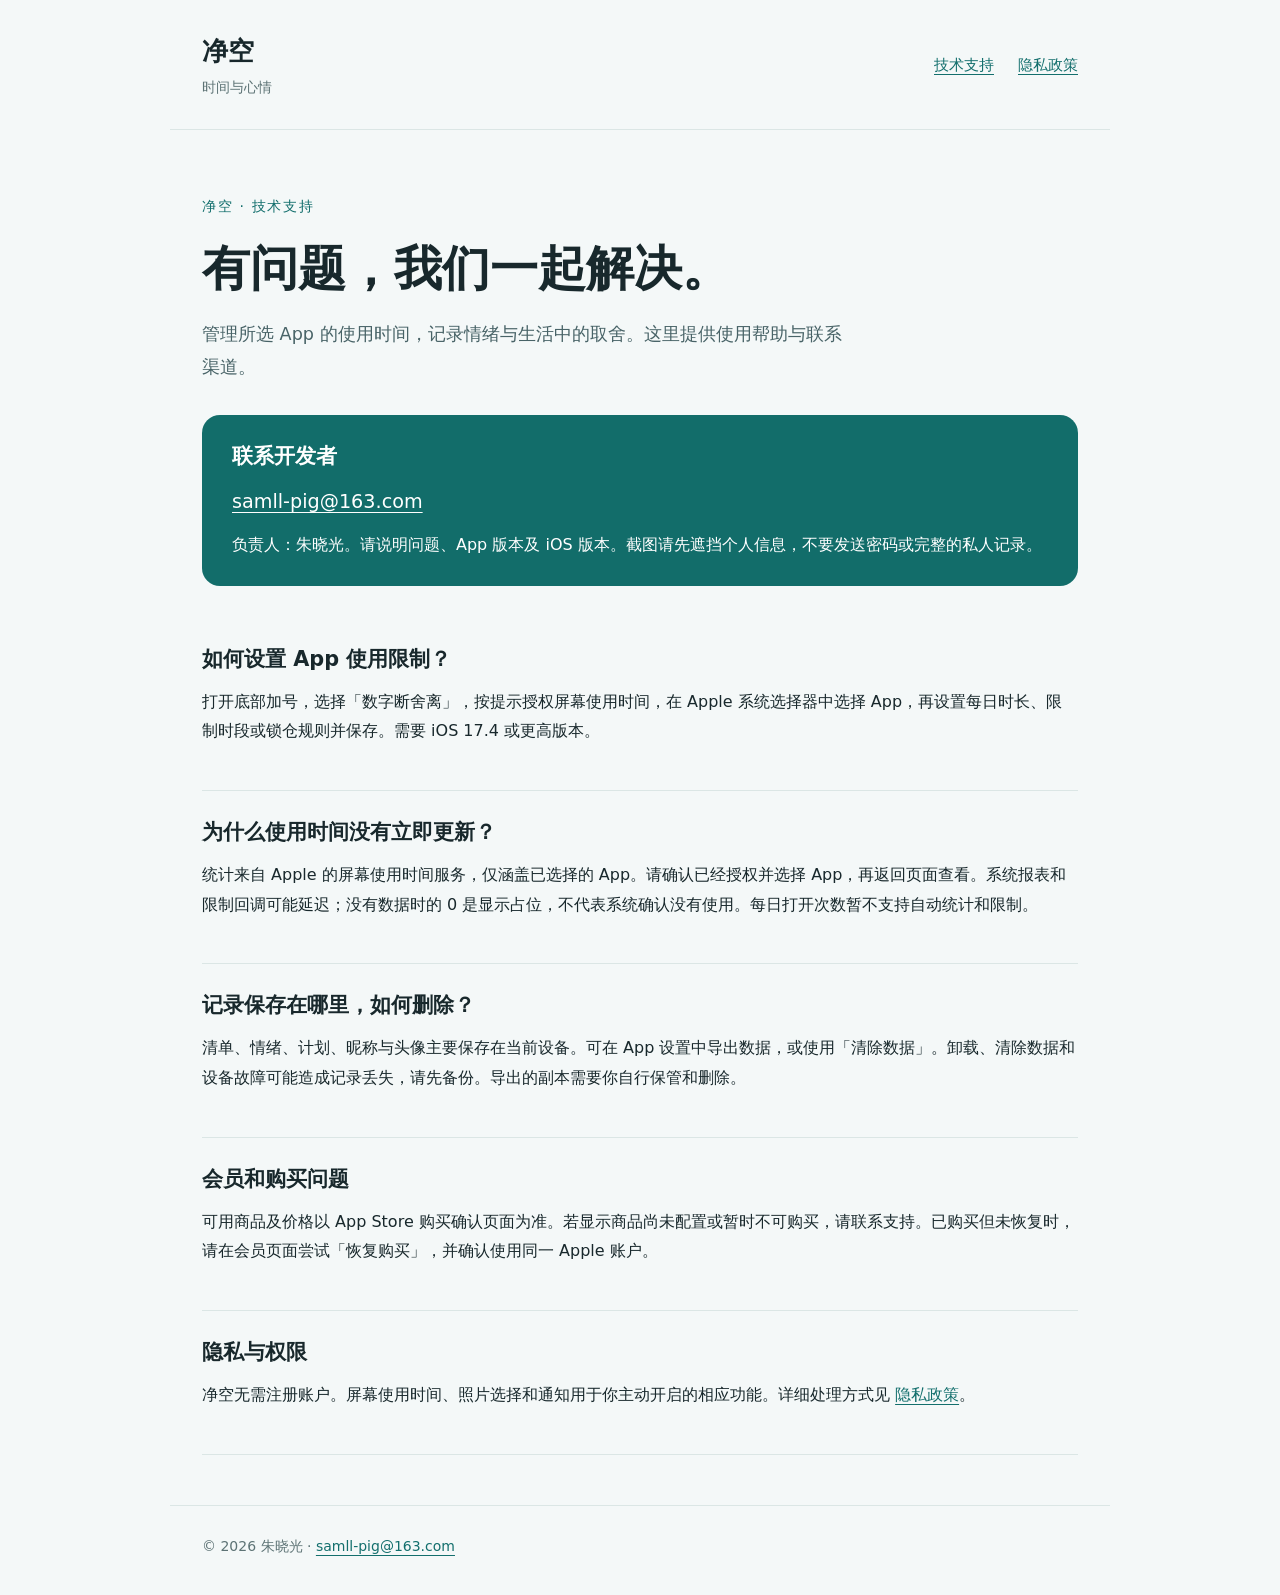
==== index.html @ 43a42571 "Add files via upload" ====
<!doctype html><html lang="zh-CN"><head><meta charset="utf-8"><meta name="viewport" content="width=device-width,initial-scale=1"><title>净空｜技术支持</title><style>
:root{--background:#f4f8f8;--foreground:#18282c;--primary:#136f6d;--border:#dbe6e5;--font-sans:system-ui,-apple-system,"PingFang SC","Microsoft YaHei",sans-serif;color-scheme:light}*{box-sizing:border-box}body{margin:0;background:var(--background);color:var(--foreground);font-family:var(--font-sans);font-size:1rem;line-height:1.85}a{color:var(--primary);text-underline-offset:4px}header,main,footer{max-width:940px;margin:auto;padding:28px 32px}header{display:flex;align-items:center;justify-content:space-between;border-bottom:1px solid var(--border);gap:20px}.brand{font-weight:750;font-size:1.6rem;text-decoration:none;color:var(--foreground)}.brand span{font-size:.875rem;font-weight:400;display:block;color:#5d7375}nav{display:flex;gap:24px;font-size:.95rem}main{padding-top:54px;padding-bottom:50px}.eyebrow{font-size:.875rem;letter-spacing:.12em;color:var(--primary)}h1{font-size:clamp(2rem,5vw,3rem);line-height:1.25;font-weight:700;margin:12px 0 20px}h2{font-size:1.3rem;font-weight:650;line-height:1.5;margin:0 0 12px}p{margin:10px 0 18px}.intro{font-size:1.1rem;color:#486367;max-width:650px}aside{background:#126d6a;color:white;padding:26px 30px;border-radius:18px;margin:32px 0}aside a{color:white;font-size:1.2rem}aside p{margin-bottom:0}section{padding:26px 0;border-bottom:1px solid var(--border)}.meta{font-size:.875rem;color:#5d7375}ul{padding-left:22px;list-style:disc}li{margin:8px 0}footer{font-size:.875rem;color:#5d7375;border-top:1px solid var(--border);padding-bottom:35px}a:focus-visible{outline:3px solid #26b9af;outline-offset:5px}@media(max-width:540px){header,main,footer{padding-left:22px;padding-right:22px}header{align-items:flex-start}nav{gap:14px;flex-wrap:wrap}main{padding-top:34px}aside{padding:22px}h1{font-size:2rem}}</style></head><body><header><a class="brand" href="index.html">净空<span>时间与心情</span></a><nav><a href="index.html">技术支持</a><a href="privacy.html">隐私政策</a></nav></header><main><p class="eyebrow">净空 · 技术支持</p><h1>有问题，我们一起解决。</h1><p class="intro">管理所选 App 的使用时间，记录情绪与生活中的取舍。这里提供使用帮助与联系渠道。</p><aside><h2>联系开发者</h2><a href="mailto:samll-pig@163.com">samll-pig@163.com</a><p>负责人：朱晓光。请说明问题、App 版本及 iOS 版本。截图请先遮挡个人信息，不要发送密码或完整的私人记录。</p></aside><section><h2>如何设置 App 使用限制？</h2><p>打开底部加号，选择「数字断舍离」，按提示授权屏幕使用时间，在 Apple 系统选择器中选择 App，再设置每日时长、限制时段或锁仓规则并保存。需要 iOS 17.4 或更高版本。</p></section><section><h2>为什么使用时间没有立即更新？</h2><p>统计来自 Apple 的屏幕使用时间服务，仅涵盖已选择的 App。请确认已经授权并选择 App，再返回页面查看。系统报表和限制回调可能延迟；没有数据时的 0 是显示占位，不代表系统确认没有使用。每日打开次数暂不支持自动统计和限制。</p></section><section><h2>记录保存在哪里，如何删除？</h2><p>清单、情绪、计划、昵称与头像主要保存在当前设备。可在 App 设置中导出数据，或使用「清除数据」。卸载、清除数据和设备故障可能造成记录丢失，请先备份。导出的副本需要你自行保管和删除。</p></section><section><h2>会员和购买问题</h2><p>可用商品及价格以 App Store 购买确认页面为准。若显示商品尚未配置或暂时不可购买，请联系支持。已购买但未恢复时，请在会员页面尝试「恢复购买」，并确认使用同一 Apple 账户。</p></section><section><h2>隐私与权限</h2><p>净空无需注册账户。屏幕使用时间、照片选择和通知用于你主动开启的相应功能。详细处理方式见 <a href="privacy.html">隐私政策</a>。</p></section></main><footer>© 2026 朱晓光 · <a href="mailto:samll-pig@163.com">samll-pig@163.com</a></footer></body></html>
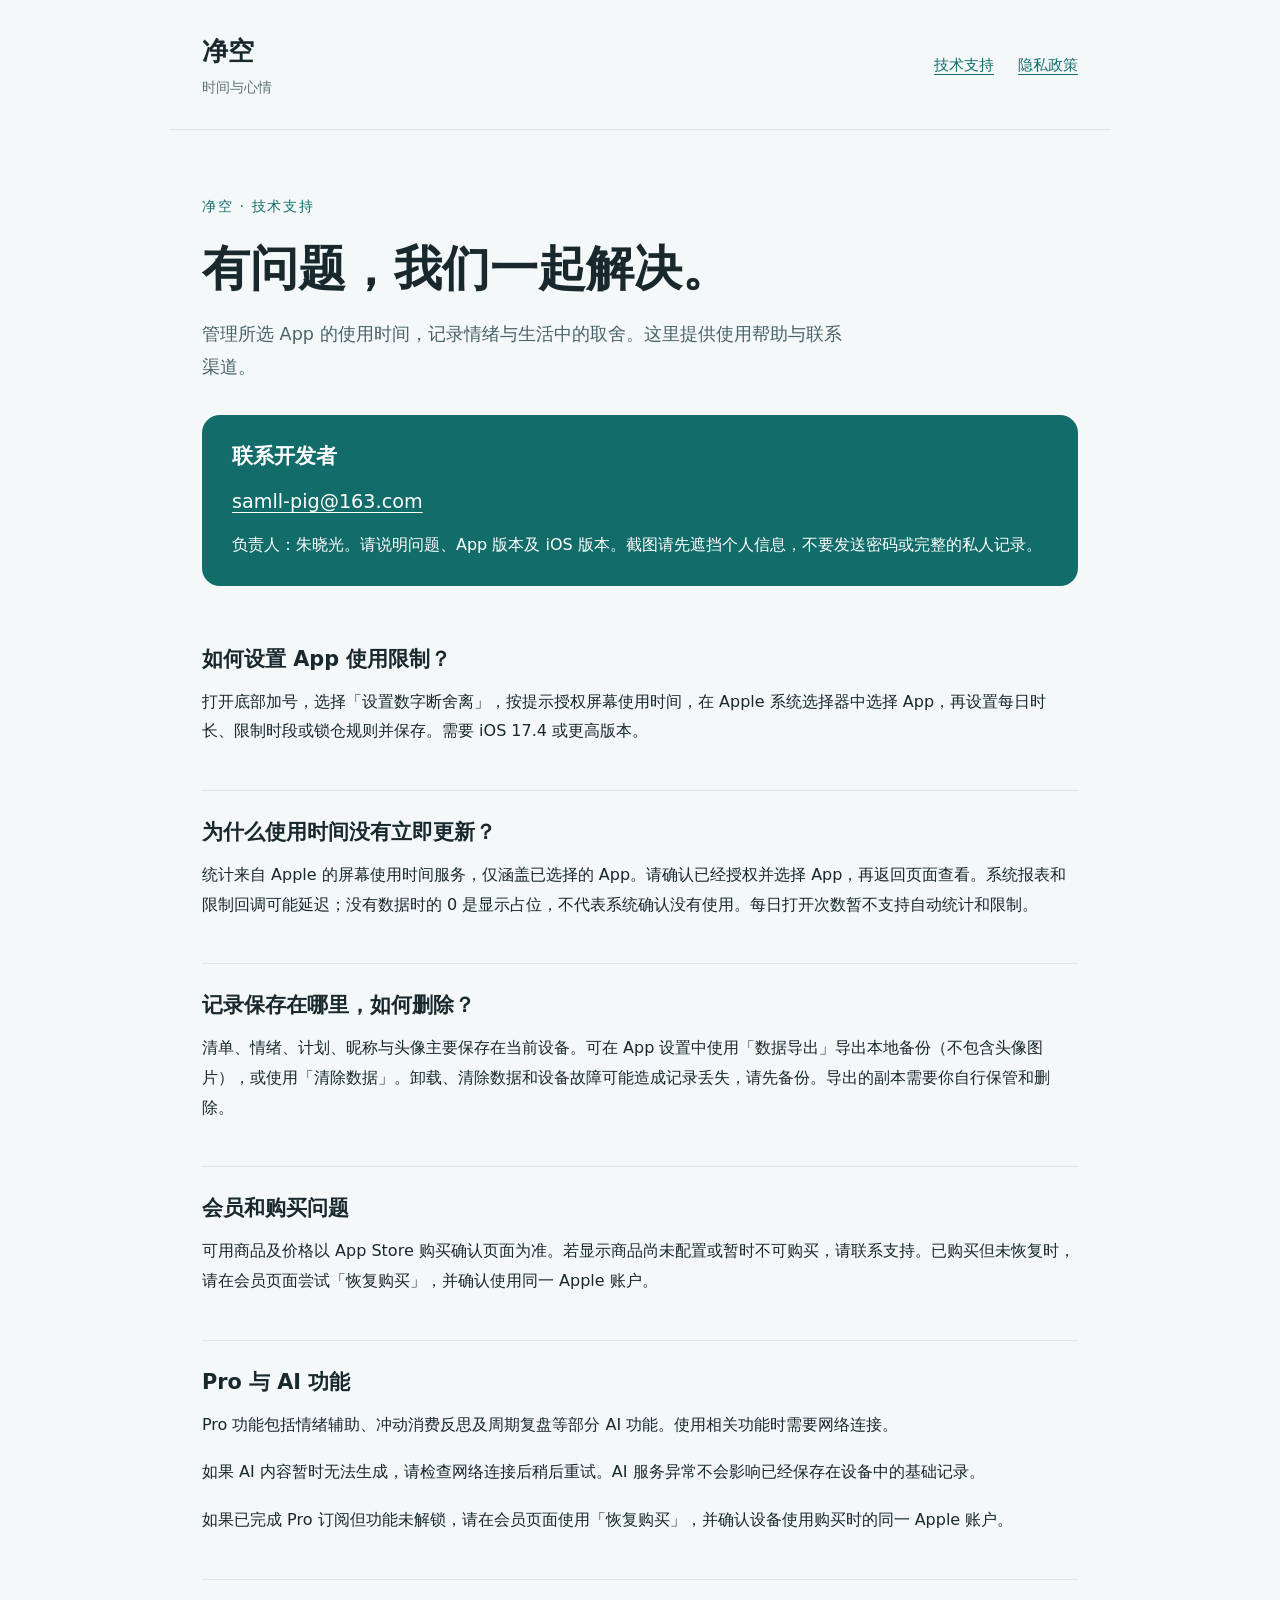
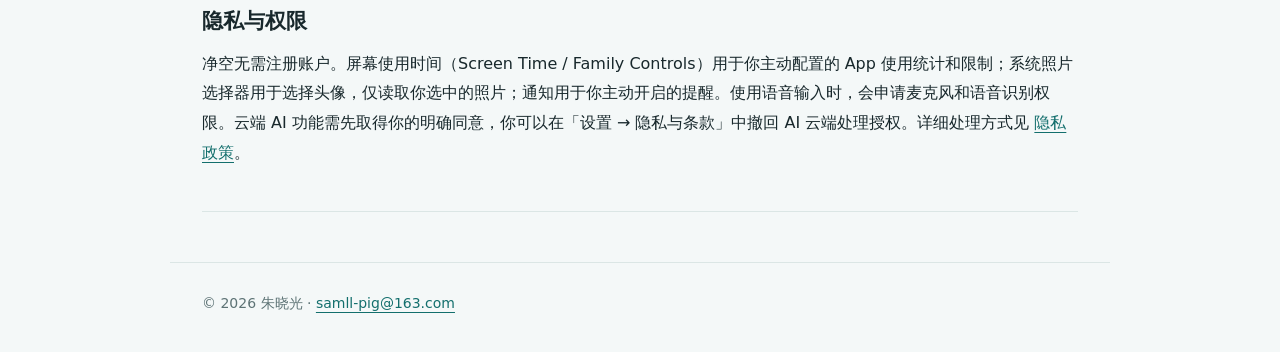
==== commit 6a7d249b: "Add files via upload" ====
--- a/index.html
+++ b/index.html
@@ -1,2 +1,2 @@
-<!doctype html><html lang="zh-CN"><head><meta charset="utf-8"><meta name="viewport" content="width=device-width,initial-scale=1"><title>净空｜技术支持</title><style>
-:root{--background:#f4f8f8;--foreground:#18282c;--primary:#136f6d;--border:#dbe6e5;--font-sans:system-ui,-apple-system,"PingFang SC","Microsoft YaHei",sans-serif;color-scheme:light}*{box-sizing:border-box}body{margin:0;background:var(--background);color:var(--foreground);font-family:var(--font-sans);font-size:1rem;line-height:1.85}a{color:var(--primary);text-underline-offset:4px}header,main,footer{max-width:940px;margin:auto;padding:28px 32px}header{display:flex;align-items:center;justify-content:space-between;border-bottom:1px solid var(--border);gap:20px}.brand{font-weight:750;font-size:1.6rem;text-decoration:none;color:var(--foreground)}.brand span{font-size:.875rem;font-weight:400;display:block;color:#5d7375}nav{display:flex;gap:24px;font-size:.95rem}main{padding-top:54px;padding-bottom:50px}.eyebrow{font-size:.875rem;letter-spacing:.12em;color:var(--primary)}h1{font-size:clamp(2rem,5vw,3rem);line-height:1.25;font-weight:700;margin:12px 0 20px}h2{font-size:1.3rem;font-weight:650;line-height:1.5;margin:0 0 12px}p{margin:10px 0 18px}.intro{font-size:1.1rem;color:#486367;max-width:650px}aside{background:#126d6a;color:white;padding:26px 30px;border-radius:18px;margin:32px 0}aside a{color:white;font-size:1.2rem}aside p{margin-bottom:0}section{padding:26px 0;border-bottom:1px solid var(--border)}.meta{font-size:.875rem;color:#5d7375}ul{padding-left:22px;list-style:disc}li{margin:8px 0}footer{font-size:.875rem;color:#5d7375;border-top:1px solid var(--border);padding-bottom:35px}a:focus-visible{outline:3px solid #26b9af;outline-offset:5px}@media(max-width:540px){header,main,footer{padding-left:22px;padding-right:22px}header{align-items:flex-start}nav{gap:14px;flex-wrap:wrap}main{padding-top:34px}aside{padding:22px}h1{font-size:2rem}}</style></head><body><header><a class="brand" href="index.html">净空<span>时间与心情</span></a><nav><a href="index.html">技术支持</a><a href="privacy.html">隐私政策</a></nav></header><main><p class="eyebrow">净空 · 技术支持</p><h1>有问题，我们一起解决。</h1><p class="intro">管理所选 App 的使用时间，记录情绪与生活中的取舍。这里提供使用帮助与联系渠道。</p><aside><h2>联系开发者</h2><a href="mailto:samll-pig@163.com">samll-pig@163.com</a><p>负责人：朱晓光。请说明问题、App 版本及 iOS 版本。截图请先遮挡个人信息，不要发送密码或完整的私人记录。</p></aside><section><h2>如何设置 App 使用限制？</h2><p>打开底部加号，选择「数字断舍离」，按提示授权屏幕使用时间，在 Apple 系统选择器中选择 App，再设置每日时长、限制时段或锁仓规则并保存。需要 iOS 17.4 或更高版本。</p></section><section><h2>为什么使用时间没有立即更新？</h2><p>统计来自 Apple 的屏幕使用时间服务，仅涵盖已选择的 App。请确认已经授权并选择 App，再返回页面查看。系统报表和限制回调可能延迟；没有数据时的 0 是显示占位，不代表系统确认没有使用。每日打开次数暂不支持自动统计和限制。</p></section><section><h2>记录保存在哪里，如何删除？</h2><p>清单、情绪、计划、昵称与头像主要保存在当前设备。可在 App 设置中导出数据，或使用「清除数据」。卸载、清除数据和设备故障可能造成记录丢失，请先备份。导出的副本需要你自行保管和删除。</p></section><section><h2>会员和购买问题</h2><p>可用商品及价格以 App Store 购买确认页面为准。若显示商品尚未配置或暂时不可购买，请联系支持。已购买但未恢复时，请在会员页面尝试「恢复购买」，并确认使用同一 Apple 账户。</p></section><section><h2>隐私与权限</h2><p>净空无需注册账户。屏幕使用时间、照片选择和通知用于你主动开启的相应功能。详细处理方式见 <a href="privacy.html">隐私政策</a>。</p></section></main><footer>© 2026 朱晓光 · <a href="mailto:samll-pig@163.com">samll-pig@163.com</a></footer></body></html>+<!doctype html><html lang="zh-CN"><head><meta charset="utf-8"><meta name="viewport" content="width=device-width,initial-scale=1"><title>净空－时间与心情｜技术支持</title><style>
+:root{--background:#f4f8f8;--foreground:#18282c;--primary:#136f6d;--border:#dbe6e5;--font-sans:system-ui,-apple-system,"PingFang SC","Microsoft YaHei",sans-serif;color-scheme:light}*{box-sizing:border-box}body{margin:0;background:var(--background);color:var(--foreground);font-family:var(--font-sans);font-size:1rem;line-height:1.85}a{color:var(--primary);text-underline-offset:4px}header,main,footer{max-width:940px;margin:auto;padding:28px 32px}header{display:flex;align-items:center;justify-content:space-between;border-bottom:1px solid var(--border);gap:20px}.brand{font-weight:750;font-size:1.6rem;text-decoration:none;color:var(--foreground)}.brand span{font-size:.875rem;font-weight:400;display:block;color:#5d7375}nav{display:flex;gap:24px;font-size:.95rem}main{padding-top:54px;padding-bottom:50px}.eyebrow{font-size:.875rem;letter-spacing:.12em;color:var(--primary)}h1{font-size:clamp(2rem,5vw,3rem);line-height:1.25;font-weight:700;margin:12px 0 20px}h2{font-size:1.3rem;font-weight:650;line-height:1.5;margin:0 0 12px}p{margin:10px 0 18px}.intro{font-size:1.1rem;color:#486367;max-width:650px}aside{background:#126d6a;color:white;padding:26px 30px;border-radius:18px;margin:32px 0}aside a{color:white;font-size:1.2rem}aside p{margin-bottom:0}section{padding:26px 0;border-bottom:1px solid var(--border)}.meta{font-size:.875rem;color:#5d7375}ul{padding-left:22px;list-style:disc}li{margin:8px 0}footer{font-size:.875rem;color:#5d7375;border-top:1px solid var(--border);padding-bottom:35px}a:focus-visible{outline:3px solid #26b9af;outline-offset:5px}@media(max-width:540px){header,main,footer{padding-left:22px;padding-right:22px}header{align-items:flex-start}nav{gap:14px;flex-wrap:wrap}main{padding-top:34px}aside{padding:22px}h1{font-size:2rem}}</style></head><body><header><a class="brand" href="index.html">净空<span>时间与心情</span></a><nav><a href="index.html">技术支持</a><a href="https://mindyzhu.github.io/jingkong-privacy/privacy.html">隐私政策</a></nav></header><main><p class="eyebrow">净空 · 技术支持</p><h1>有问题，我们一起解决。</h1><p class="intro">管理所选 App 的使用时间，记录情绪与生活中的取舍。这里提供使用帮助与联系渠道。</p><aside><h2>联系开发者</h2><a href="mailto:samll-pig@163.com">samll-pig@163.com</a><p>负责人：朱晓光。请说明问题、App 版本及 iOS 版本。截图请先遮挡个人信息，不要发送密码或完整的私人记录。</p></aside><section><h2>如何设置 App 使用限制？</h2><p>打开底部加号，选择「设置数字断舍离」，按提示授权屏幕使用时间，在 Apple 系统选择器中选择 App，再设置每日时长、限制时段或锁仓规则并保存。需要 iOS 17.4 或更高版本。</p></section><section><h2>为什么使用时间没有立即更新？</h2><p>统计来自 Apple 的屏幕使用时间服务，仅涵盖已选择的 App。请确认已经授权并选择 App，再返回页面查看。系统报表和限制回调可能延迟；没有数据时的 0 是显示占位，不代表系统确认没有使用。每日打开次数暂不支持自动统计和限制。</p></section><section><h2>记录保存在哪里，如何删除？</h2><p>清单、情绪、计划、昵称与头像主要保存在当前设备。可在 App 设置中使用「数据导出」导出本地备份（不包含头像图片），或使用「清除数据」。卸载、清除数据和设备故障可能造成记录丢失，请先备份。导出的副本需要你自行保管和删除。</p></section><section><h2>会员和购买问题</h2><p>可用商品及价格以 App Store 购买确认页面为准。若显示商品尚未配置或暂时不可购买，请联系支持。已购买但未恢复时，请在会员页面尝试「恢复购买」，并确认使用同一 Apple 账户。</p></section><section><h2>Pro 与 AI 功能</h2><p>Pro 功能包括情绪辅助、冲动消费反思及周期复盘等部分 AI 功能。使用相关功能时需要网络连接。</p><p>如果 AI 内容暂时无法生成，请检查网络连接后稍后重试。AI 服务异常不会影响已经保存在设备中的基础记录。</p><p>如果已完成 Pro 订阅但功能未解锁，请在会员页面使用「恢复购买」，并确认设备使用购买时的同一 Apple 账户。</p></section><section><h2>隐私与权限</h2><p>净空无需注册账户。屏幕使用时间（Screen Time / Family Controls）用于你主动配置的 App 使用统计和限制；系统照片选择器用于选择头像，仅读取你选中的照片；通知用于你主动开启的提醒。使用语音输入时，会申请麦克风和语音识别权限。云端 AI 功能需先取得你的明确同意，你可以在「设置 → 隐私与条款」中撤回 AI 云端处理授权。详细处理方式见 <a href="https://mindyzhu.github.io/jingkong-privacy/privacy.html">隐私政策</a>。</p></section></main><footer>© 2026 朱晓光 · <a href="mailto:samll-pig@163.com">samll-pig@163.com</a></footer></body></html>
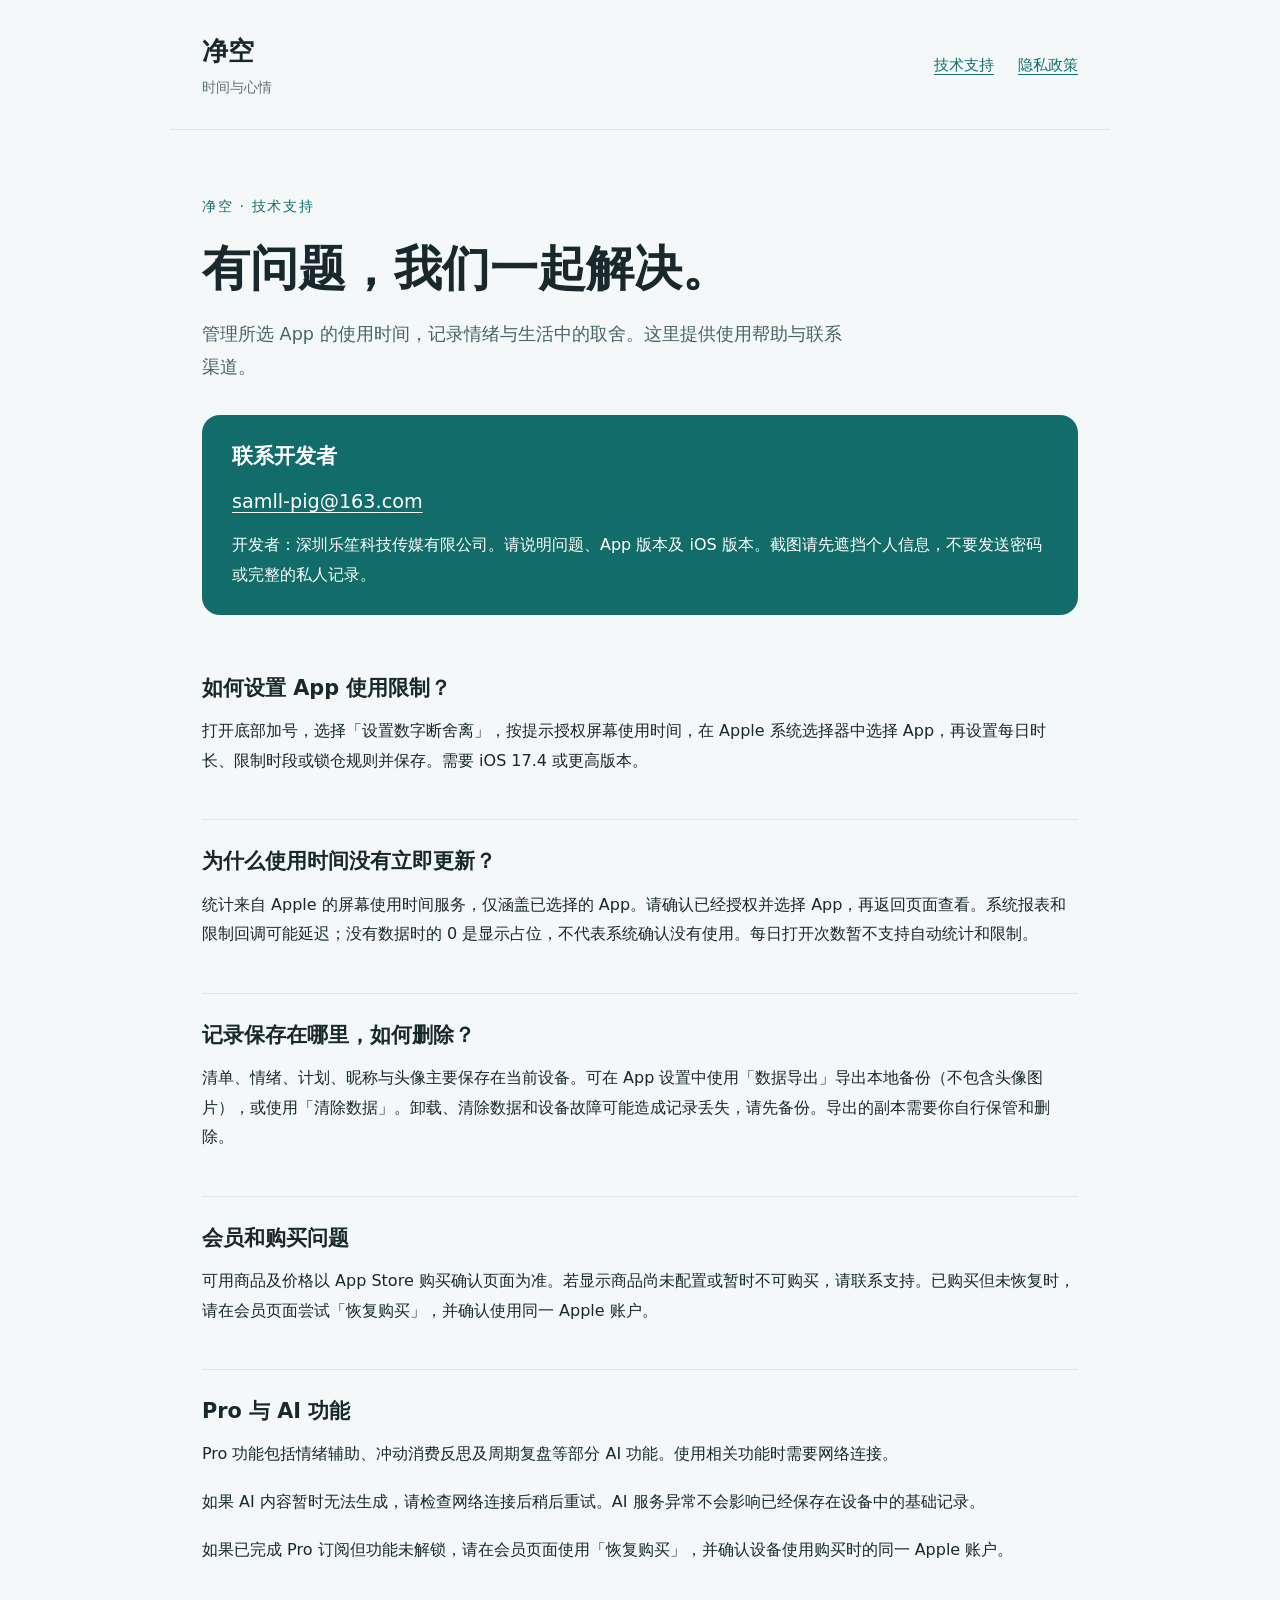
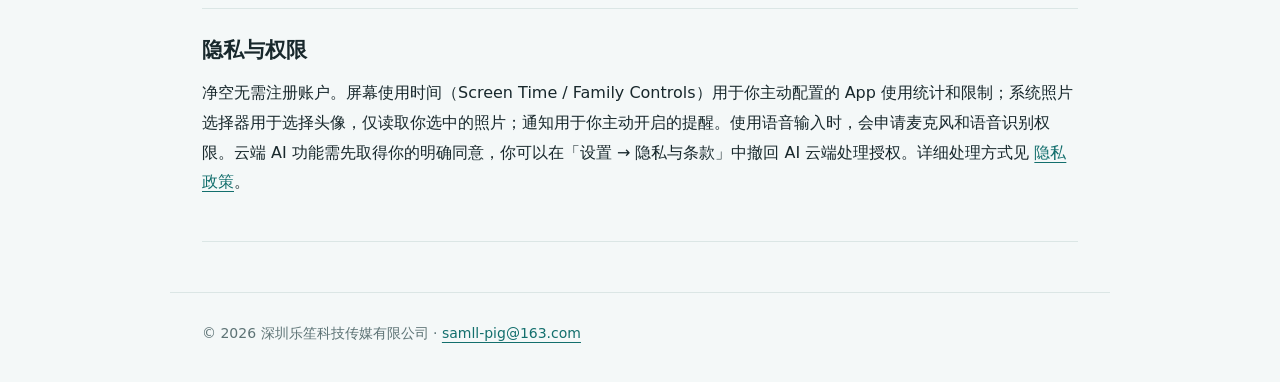
==== commit f2b42cba: "Add files via upload" ====
--- a/index.html
+++ b/index.html
@@ -1,2 +1,2 @@
 <!doctype html><html lang="zh-CN"><head><meta charset="utf-8"><meta name="viewport" content="width=device-width,initial-scale=1"><title>净空－时间与心情｜技术支持</title><style>
-:root{--background:#f4f8f8;--foreground:#18282c;--primary:#136f6d;--border:#dbe6e5;--font-sans:system-ui,-apple-system,"PingFang SC","Microsoft YaHei",sans-serif;color-scheme:light}*{box-sizing:border-box}body{margin:0;background:var(--background);color:var(--foreground);font-family:var(--font-sans);font-size:1rem;line-height:1.85}a{color:var(--primary);text-underline-offset:4px}header,main,footer{max-width:940px;margin:auto;padding:28px 32px}header{display:flex;align-items:center;justify-content:space-between;border-bottom:1px solid var(--border);gap:20px}.brand{font-weight:750;font-size:1.6rem;text-decoration:none;color:var(--foreground)}.brand span{font-size:.875rem;font-weight:400;display:block;color:#5d7375}nav{display:flex;gap:24px;font-size:.95rem}main{padding-top:54px;padding-bottom:50px}.eyebrow{font-size:.875rem;letter-spacing:.12em;color:var(--primary)}h1{font-size:clamp(2rem,5vw,3rem);line-height:1.25;font-weight:700;margin:12px 0 20px}h2{font-size:1.3rem;font-weight:650;line-height:1.5;margin:0 0 12px}p{margin:10px 0 18px}.intro{font-size:1.1rem;color:#486367;max-width:650px}aside{background:#126d6a;color:white;padding:26px 30px;border-radius:18px;margin:32px 0}aside a{color:white;font-size:1.2rem}aside p{margin-bottom:0}section{padding:26px 0;border-bottom:1px solid var(--border)}.meta{font-size:.875rem;color:#5d7375}ul{padding-left:22px;list-style:disc}li{margin:8px 0}footer{font-size:.875rem;color:#5d7375;border-top:1px solid var(--border);padding-bottom:35px}a:focus-visible{outline:3px solid #26b9af;outline-offset:5px}@media(max-width:540px){header,main,footer{padding-left:22px;padding-right:22px}header{align-items:flex-start}nav{gap:14px;flex-wrap:wrap}main{padding-top:34px}aside{padding:22px}h1{font-size:2rem}}</style></head><body><header><a class="brand" href="index.html">净空<span>时间与心情</span></a><nav><a href="index.html">技术支持</a><a href="https://mindyzhu.github.io/jingkong-privacy/privacy.html">隐私政策</a></nav></header><main><p class="eyebrow">净空 · 技术支持</p><h1>有问题，我们一起解决。</h1><p class="intro">管理所选 App 的使用时间，记录情绪与生活中的取舍。这里提供使用帮助与联系渠道。</p><aside><h2>联系开发者</h2><a href="mailto:samll-pig@163.com">samll-pig@163.com</a><p>负责人：朱晓光。请说明问题、App 版本及 iOS 版本。截图请先遮挡个人信息，不要发送密码或完整的私人记录。</p></aside><section><h2>如何设置 App 使用限制？</h2><p>打开底部加号，选择「设置数字断舍离」，按提示授权屏幕使用时间，在 Apple 系统选择器中选择 App，再设置每日时长、限制时段或锁仓规则并保存。需要 iOS 17.4 或更高版本。</p></section><section><h2>为什么使用时间没有立即更新？</h2><p>统计来自 Apple 的屏幕使用时间服务，仅涵盖已选择的 App。请确认已经授权并选择 App，再返回页面查看。系统报表和限制回调可能延迟；没有数据时的 0 是显示占位，不代表系统确认没有使用。每日打开次数暂不支持自动统计和限制。</p></section><section><h2>记录保存在哪里，如何删除？</h2><p>清单、情绪、计划、昵称与头像主要保存在当前设备。可在 App 设置中使用「数据导出」导出本地备份（不包含头像图片），或使用「清除数据」。卸载、清除数据和设备故障可能造成记录丢失，请先备份。导出的副本需要你自行保管和删除。</p></section><section><h2>会员和购买问题</h2><p>可用商品及价格以 App Store 购买确认页面为准。若显示商品尚未配置或暂时不可购买，请联系支持。已购买但未恢复时，请在会员页面尝试「恢复购买」，并确认使用同一 Apple 账户。</p></section><section><h2>Pro 与 AI 功能</h2><p>Pro 功能包括情绪辅助、冲动消费反思及周期复盘等部分 AI 功能。使用相关功能时需要网络连接。</p><p>如果 AI 内容暂时无法生成，请检查网络连接后稍后重试。AI 服务异常不会影响已经保存在设备中的基础记录。</p><p>如果已完成 Pro 订阅但功能未解锁，请在会员页面使用「恢复购买」，并确认设备使用购买时的同一 Apple 账户。</p></section><section><h2>隐私与权限</h2><p>净空无需注册账户。屏幕使用时间（Screen Time / Family Controls）用于你主动配置的 App 使用统计和限制；系统照片选择器用于选择头像，仅读取你选中的照片；通知用于你主动开启的提醒。使用语音输入时，会申请麦克风和语音识别权限。云端 AI 功能需先取得你的明确同意，你可以在「设置 → 隐私与条款」中撤回 AI 云端处理授权。详细处理方式见 <a href="https://mindyzhu.github.io/jingkong-privacy/privacy.html">隐私政策</a>。</p></section></main><footer>© 2026 朱晓光 · <a href="mailto:samll-pig@163.com">samll-pig@163.com</a></footer></body></html>+:root{--background:#f4f8f8;--foreground:#18282c;--primary:#136f6d;--border:#dbe6e5;--font-sans:system-ui,-apple-system,"PingFang SC","Microsoft YaHei",sans-serif;color-scheme:light}*{box-sizing:border-box}body{margin:0;background:var(--background);color:var(--foreground);font-family:var(--font-sans);font-size:1rem;line-height:1.85}a{color:var(--primary);text-underline-offset:4px}header,main,footer{max-width:940px;margin:auto;padding:28px 32px}header{display:flex;align-items:center;justify-content:space-between;border-bottom:1px solid var(--border);gap:20px}.brand{font-weight:750;font-size:1.6rem;text-decoration:none;color:var(--foreground)}.brand span{font-size:.875rem;font-weight:400;display:block;color:#5d7375}nav{display:flex;gap:24px;font-size:.95rem}main{padding-top:54px;padding-bottom:50px}.eyebrow{font-size:.875rem;letter-spacing:.12em;color:var(--primary)}h1{font-size:clamp(2rem,5vw,3rem);line-height:1.25;font-weight:700;margin:12px 0 20px}h2{font-size:1.3rem;font-weight:650;line-height:1.5;margin:0 0 12px}p{margin:10px 0 18px}.intro{font-size:1.1rem;color:#486367;max-width:650px}aside{background:#126d6a;color:white;padding:26px 30px;border-radius:18px;margin:32px 0}aside a{color:white;font-size:1.2rem}aside p{margin-bottom:0}section{padding:26px 0;border-bottom:1px solid var(--border)}.meta{font-size:.875rem;color:#5d7375}ul{padding-left:22px;list-style:disc}li{margin:8px 0}footer{font-size:.875rem;color:#5d7375;border-top:1px solid var(--border);padding-bottom:35px}a:focus-visible{outline:3px solid #26b9af;outline-offset:5px}@media(max-width:540px){header,main,footer{padding-left:22px;padding-right:22px}header{align-items:flex-start}nav{gap:14px;flex-wrap:wrap}main{padding-top:34px}aside{padding:22px}h1{font-size:2rem}}</style></head><body><header><a class="brand" href="index.html">净空<span>时间与心情</span></a><nav><a href="index.html">技术支持</a><a href="https://mindyzhu.github.io/jingkong-privacy/privacy.html">隐私政策</a></nav></header><main><p class="eyebrow">净空 · 技术支持</p><h1>有问题，我们一起解决。</h1><p class="intro">管理所选 App 的使用时间，记录情绪与生活中的取舍。这里提供使用帮助与联系渠道。</p><aside><h2>联系开发者</h2><a href="mailto:samll-pig@163.com">samll-pig@163.com</a><p>开发者：深圳乐笙科技传媒有限公司。请说明问题、App 版本及 iOS 版本。截图请先遮挡个人信息，不要发送密码或完整的私人记录。</p></aside><section><h2>如何设置 App 使用限制？</h2><p>打开底部加号，选择「设置数字断舍离」，按提示授权屏幕使用时间，在 Apple 系统选择器中选择 App，再设置每日时长、限制时段或锁仓规则并保存。需要 iOS 17.4 或更高版本。</p></section><section><h2>为什么使用时间没有立即更新？</h2><p>统计来自 Apple 的屏幕使用时间服务，仅涵盖已选择的 App。请确认已经授权并选择 App，再返回页面查看。系统报表和限制回调可能延迟；没有数据时的 0 是显示占位，不代表系统确认没有使用。每日打开次数暂不支持自动统计和限制。</p></section><section><h2>记录保存在哪里，如何删除？</h2><p>清单、情绪、计划、昵称与头像主要保存在当前设备。可在 App 设置中使用「数据导出」导出本地备份（不包含头像图片），或使用「清除数据」。卸载、清除数据和设备故障可能造成记录丢失，请先备份。导出的副本需要你自行保管和删除。</p></section><section><h2>会员和购买问题</h2><p>可用商品及价格以 App Store 购买确认页面为准。若显示商品尚未配置或暂时不可购买，请联系支持。已购买但未恢复时，请在会员页面尝试「恢复购买」，并确认使用同一 Apple 账户。</p></section><section><h2>Pro 与 AI 功能</h2><p>Pro 功能包括情绪辅助、冲动消费反思及周期复盘等部分 AI 功能。使用相关功能时需要网络连接。</p><p>如果 AI 内容暂时无法生成，请检查网络连接后稍后重试。AI 服务异常不会影响已经保存在设备中的基础记录。</p><p>如果已完成 Pro 订阅但功能未解锁，请在会员页面使用「恢复购买」，并确认设备使用购买时的同一 Apple 账户。</p></section><section><h2>隐私与权限</h2><p>净空无需注册账户。屏幕使用时间（Screen Time / Family Controls）用于你主动配置的 App 使用统计和限制；系统照片选择器用于选择头像，仅读取你选中的照片；通知用于你主动开启的提醒。使用语音输入时，会申请麦克风和语音识别权限。云端 AI 功能需先取得你的明确同意，你可以在「设置 → 隐私与条款」中撤回 AI 云端处理授权。详细处理方式见 <a href="https://mindyzhu.github.io/jingkong-privacy/privacy.html">隐私政策</a>。</p></section></main><footer>© 2026 深圳乐笙科技传媒有限公司 · <a href="mailto:samll-pig@163.com">samll-pig@163.com</a></footer></body></html>
